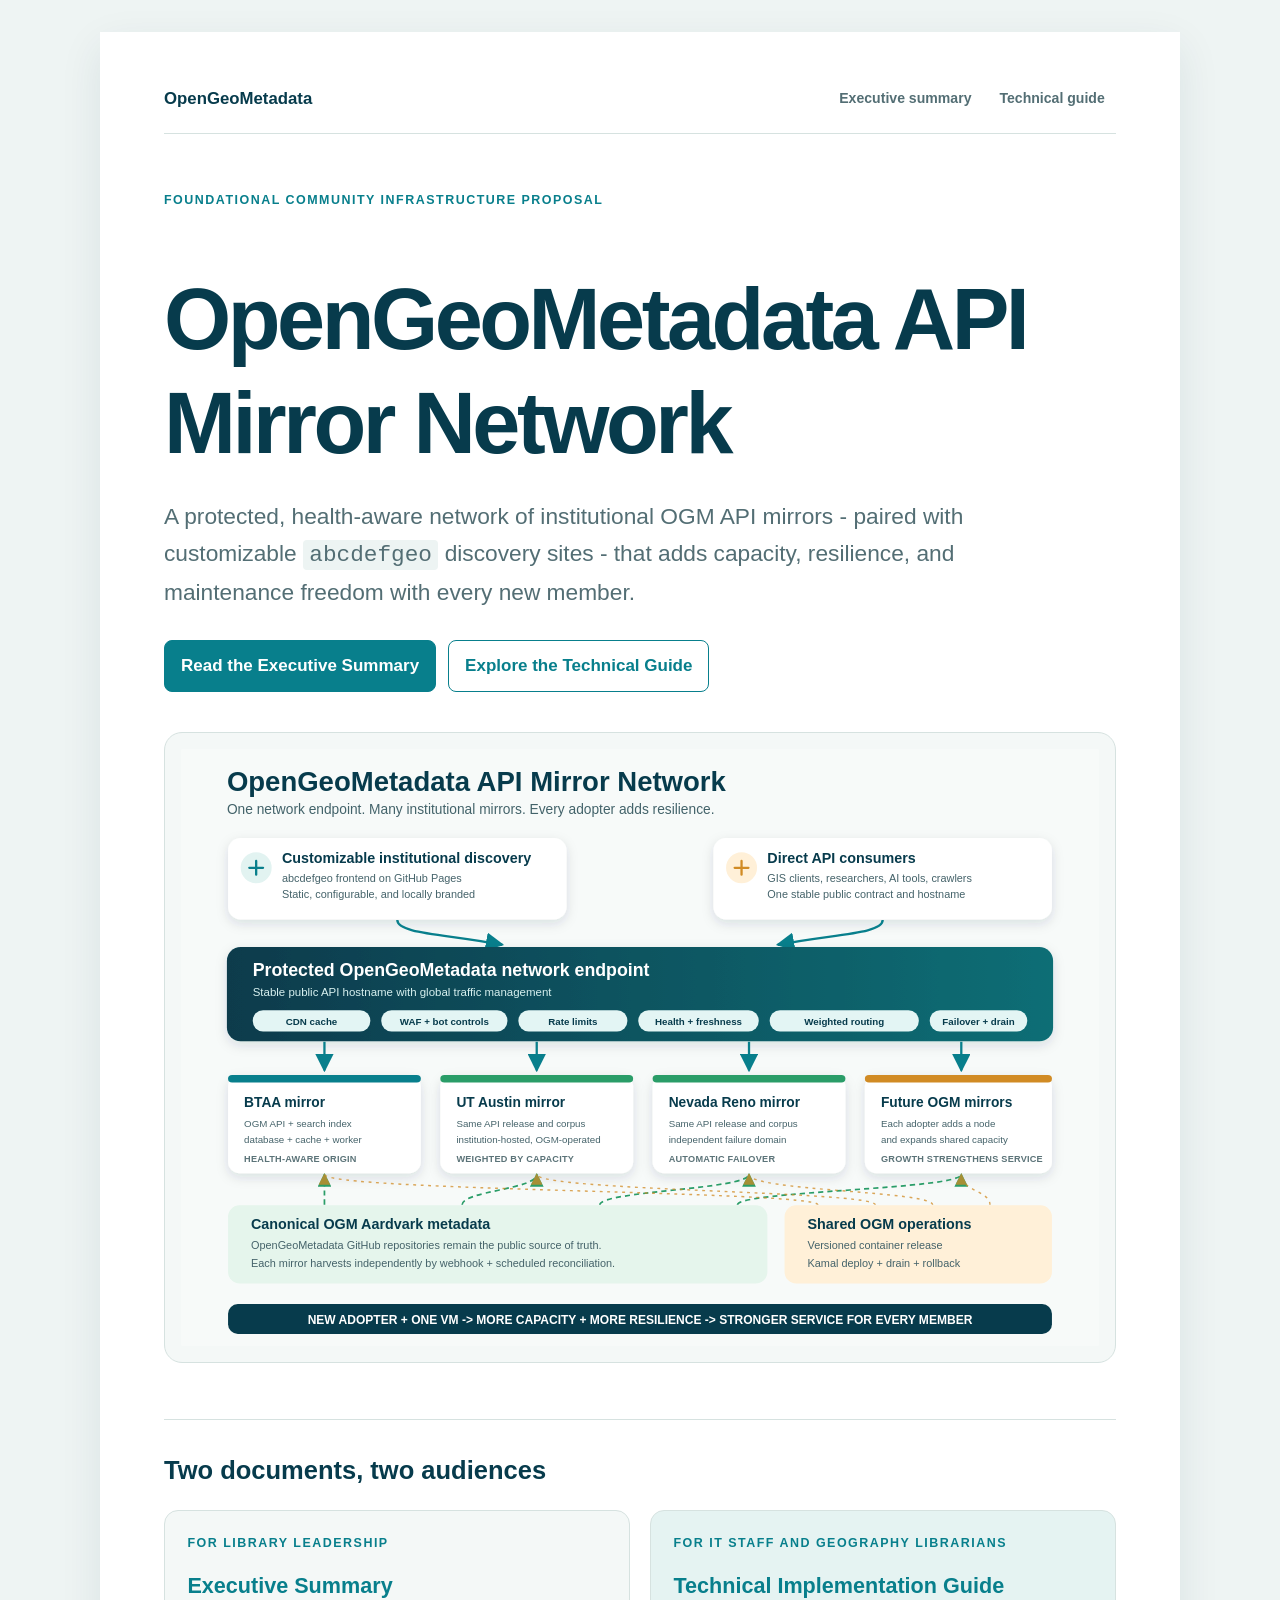
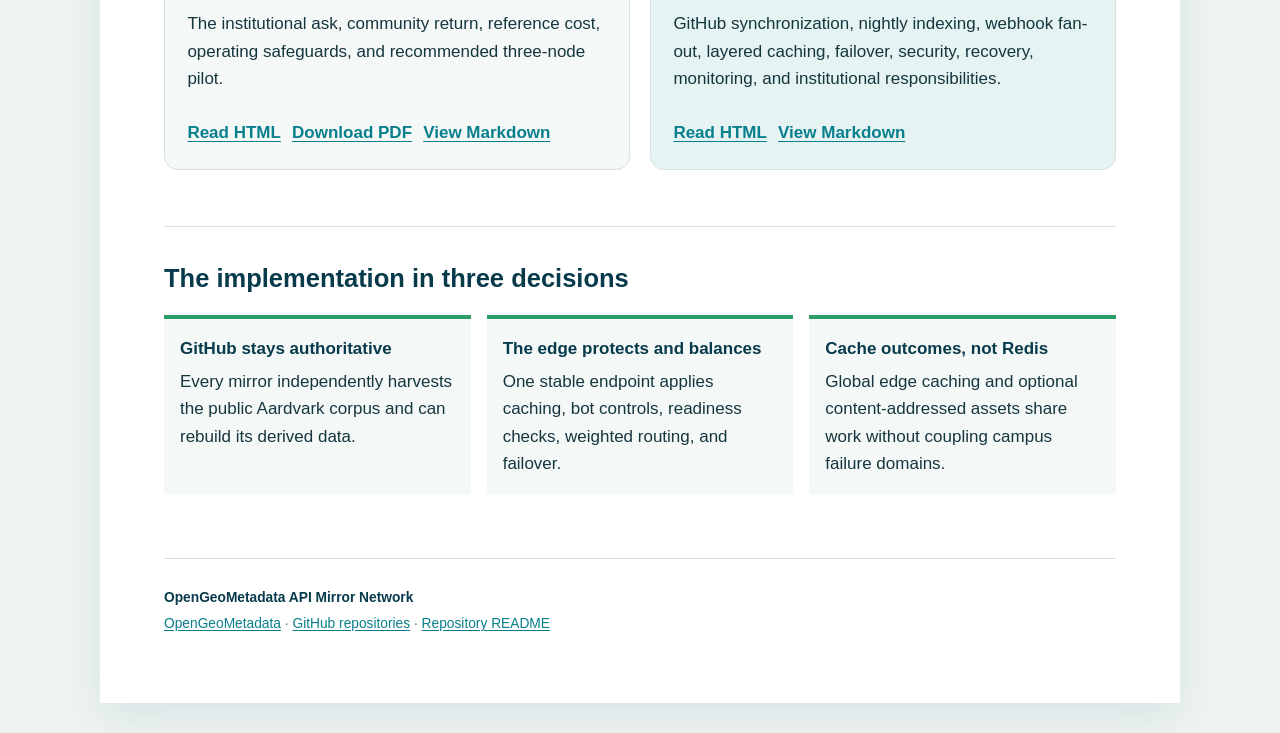
==== index.html @ a984c548 "Publish OGM mirror network proposal" ====
<!doctype html>
<html lang="en">
<head>
  <meta charset="utf-8">
  <meta name="viewport" content="width=device-width, initial-scale=1">
  <meta name="description" content="Proposal and implementation guide for a health-aware network of institutional OpenGeoMetadata API mirrors.">
  <meta property="og:title" content="OpenGeoMetadata API Mirror Network">
  <meta property="og:description" content="Shared geospatial discovery infrastructure that becomes stronger with every new member.">
  <title>OpenGeoMetadata API Mirror Network</title>
  <link rel="icon" href="assets/favicon.svg" type="image/svg+xml">
  <link rel="stylesheet" href="assets/technical-implementation.css">
</head>
<body class="home-page">
  <a class="skip-link" href="#main-content">Skip to content</a>
  <header class="site-nav" aria-label="Site header">
    <a class="site-brand" href="index.html" aria-current="page">OpenGeoMetadata</a>
    <nav aria-label="Primary navigation">
      <a href="output/html/opengeometadata-mirror-network-executive-summary.html">Executive summary</a>
      <a href="output/html/opengeometadata-api-mirror-network-technical-implementation.html">Technical guide</a>
    </nav>
  </header>

  <main id="main-content">
    <p class="eyebrow">Foundational community infrastructure proposal</p>
    <h1>OpenGeoMetadata API Mirror Network</h1>
    <p class="lede">A protected, health-aware network of institutional OGM API mirrors - paired with customizable <code>abcdefgeo</code> discovery sites - that adds capacity, resilience, and maintenance freedom with every new member.</p>

    <div class="hero-actions">
      <a class="button primary" href="output/html/opengeometadata-mirror-network-executive-summary.html">Read the Executive Summary</a>
      <a class="button" href="output/html/opengeometadata-api-mirror-network-technical-implementation.html">Explore the Technical Guide</a>
    </div>

    <img class="hero-architecture" src="proposal/opengeometadata-mirror-network-architecture.svg" alt="Diagram of a protected global endpoint routing users to multiple institutional OGM API mirrors, with metadata synchronized from GitHub">

    <section aria-labelledby="documents-heading">
      <h2 id="documents-heading">Two documents, two audiences</h2>
      <div class="card-grid">
        <article class="document-card">
          <p class="eyebrow">For library leadership</p>
          <h3>Executive Summary</h3>
          <p>The institutional ask, community return, reference cost, operating safeguards, and recommended three-node pilot.</p>
          <div class="card-actions">
            <a href="output/html/opengeometadata-mirror-network-executive-summary.html">Read HTML</a>
            <a href="output/pdf/opengeometadata-mirror-network-executive-brief.pdf">Download PDF</a>
            <a href="proposal/opengeometadata-mirror-network-executive-summary.md">View Markdown</a>
          </div>
        </article>
        <article class="document-card">
          <p class="eyebrow">For IT staff and geography librarians</p>
          <h3>Technical Implementation Guide</h3>
          <p>GitHub synchronization, nightly indexing, webhook fan-out, layered caching, failover, security, recovery, monitoring, and institutional responsibilities.</p>
          <div class="card-actions">
            <a href="output/html/opengeometadata-api-mirror-network-technical-implementation.html">Read HTML</a>
            <a href="proposal/opengeometadata-api-mirror-network-technical-implementation.md">View Markdown</a>
          </div>
        </article>
      </div>
    </section>

    <section aria-labelledby="principles-heading">
      <h2 id="principles-heading">The implementation in three decisions</h2>
      <ul class="principles">
        <li><strong>GitHub stays authoritative</strong>Every mirror independently harvests the public Aardvark corpus and can rebuild its derived data.</li>
        <li><strong>The edge protects and balances</strong>One stable endpoint applies caching, bot controls, readiness checks, weighted routing, and failover.</li>
        <li><strong>Cache outcomes, not Redis</strong>Global edge caching and optional content-addressed assets share work without coupling campus failure domains.</li>
      </ul>
    </section>
  </main>

  <footer class="site-footer">
    <p><strong>OpenGeoMetadata API Mirror Network</strong></p>
    <p><a href="https://opengeometadata.org/">OpenGeoMetadata</a> · <a href="https://github.com/OpenGeoMetadata">GitHub repositories</a> · <a href="README.md">Repository README</a></p>
  </footer>
</body>
</html>
---- assets/technical-implementation.css ----
:root {
  --ogm-navy: #073b4c;
  --ogm-teal: #087f8c;
  --ogm-green: #2a9d68;
  --ogm-gold: #d18b24;
  --ogm-ink: #16363e;
  --ogm-muted: #536e74;
  --ogm-pale: #f4f8f7;
  --ogm-border: #d6e2e0;
}

* { box-sizing: border-box; }
html { background: #eef4f3; scroll-behavior: smooth; }
body {
  max-width: 1080px;
  margin: 2rem auto;
  padding: clamp(1.5rem, 5vw, 4rem);
  background: white;
  color: var(--ogm-ink);
  font: 17px/1.62 -apple-system, BlinkMacSystemFont, "Segoe UI", sans-serif;
  box-shadow: 0 14px 40px rgba(7, 59, 76, 0.09);
}
.skip-link {
  position: absolute;
  left: -9999px;
  top: 0;
  z-index: 10;
  padding: 0.75rem 1rem;
  color: white;
  background: var(--ogm-navy);
}
.skip-link:focus { left: 1rem; top: 1rem; }
.site-nav {
  display: flex;
  align-items: center;
  justify-content: space-between;
  gap: 1rem;
  margin: -1rem 0 3.5rem;
  padding-bottom: 1rem;
  border-bottom: 1px solid var(--ogm-border);
}
.site-brand {
  color: var(--ogm-navy);
  font-size: 1.05rem;
  font-weight: 800;
  text-decoration: none;
}
.site-nav nav { display: flex; flex-wrap: wrap; gap: 0.35rem; }
.site-nav nav a {
  padding: 0.45rem 0.7rem;
  border-radius: 999px;
  color: var(--ogm-muted);
  font-size: 0.88rem;
  font-weight: 700;
  text-decoration: none;
}
.site-nav nav a:hover,
.site-nav nav a:focus-visible,
.site-nav nav a.active { color: var(--ogm-navy); background: #e5f3f2; }
h1, h2, h3 { color: var(--ogm-navy); line-height: 1.2; }
h1 { font-size: clamp(2.2rem, 6vw, 3.8rem); margin-bottom: 0.15em; }
h2 { border-top: 1px solid var(--ogm-border); padding-top: 1.4em; margin-top: 2.4em; }
h3 { color: var(--ogm-teal); margin-top: 1.8em; }
a { color: var(--ogm-teal); text-underline-offset: 0.15em; }
img { display: block; max-width: 100%; height: auto; margin: 1.75rem auto; }
blockquote {
  margin: 1.5rem 0;
  padding: 0.8rem 1.2rem;
  border-left: 5px solid var(--ogm-green);
  background: var(--ogm-pale);
}
table { width: 100%; border-collapse: collapse; margin: 1.3rem 0 2rem; font-size: 0.91rem; }
th { background: var(--ogm-navy); color: white; text-align: left; }
th, td { padding: 0.7rem 0.75rem; border: 1px solid var(--ogm-border); vertical-align: top; }
tbody tr:nth-child(even) { background: var(--ogm-pale); }
code { background: #edf4f3; border-radius: 4px; padding: 0.1em 0.28em; }
pre { overflow-x: auto; padding: 1rem; color: #eef8f7; background: var(--ogm-navy); border-radius: 8px; }
pre code { background: transparent; padding: 0; }
strong { color: var(--ogm-navy); }
hr { border: 0; border-top: 1px solid var(--ogm-border); }
.site-footer {
  margin-top: 4rem;
  padding-top: 1.5rem;
  border-top: 1px solid var(--ogm-border);
  color: var(--ogm-muted);
  font-size: 0.86rem;
}
.site-footer p { margin: 0.25rem 0; }

.home-page { overflow-x: hidden; }
.home-page h1 { max-width: 900px; font-size: clamp(2.7rem, 7vw, 5.4rem); letter-spacing: -0.04em; }
.home-page h2 { margin-top: 3.5rem; }
.eyebrow {
  margin: 0 0 0.8rem;
  color: var(--ogm-teal);
  font-size: 0.78rem;
  font-weight: 800;
  letter-spacing: 0.12em;
  text-transform: uppercase;
}
.lede { max-width: 820px; color: var(--ogm-muted); font-size: clamp(1.12rem, 2.4vw, 1.42rem); }
.hero-actions { display: flex; flex-wrap: wrap; gap: 0.75rem; margin: 1.8rem 0 2.5rem; }
.button {
  display: inline-block;
  padding: 0.72rem 1rem;
  border: 1px solid var(--ogm-teal);
  border-radius: 8px;
  color: var(--ogm-teal);
  font-weight: 750;
  text-decoration: none;
}
.button.primary { color: white; background: var(--ogm-teal); }
.button:hover, .button:focus-visible { transform: translateY(-1px); box-shadow: 0 6px 16px rgba(7, 59, 76, 0.12); }
.hero-architecture {
  width: 100%;
  margin: 2rem 0;
  padding: 1rem;
  border: 1px solid var(--ogm-border);
  border-radius: 18px;
  background: var(--ogm-pale);
}
.card-grid {
  display: grid;
  grid-template-columns: repeat(2, minmax(0, 1fr));
  gap: 1.25rem;
  margin: 1.5rem 0;
}
.document-card {
  display: flex;
  flex-direction: column;
  min-height: 260px;
  padding: 1.4rem;
  border: 1px solid var(--ogm-border);
  border-radius: 14px;
  background: var(--ogm-pale);
}
.document-card:nth-child(2) { background: #e5f3f2; }
.document-card h3 { margin: 0.4rem 0 0.7rem; font-size: 1.35rem; }
.document-card p { margin-top: 0; }
.document-card .card-actions { display: flex; flex-wrap: wrap; gap: 0.7rem; margin-top: auto; }
.document-card .card-actions a { font-weight: 750; }
.principles {
  display: grid;
  grid-template-columns: repeat(3, minmax(0, 1fr));
  gap: 1rem;
  padding: 0;
  list-style: none;
}
.principles li { padding: 1rem; border-top: 4px solid var(--ogm-green); background: var(--ogm-pale); }
.principles strong { display: block; margin-bottom: 0.35rem; }

@media (max-width: 720px) {
  html { background: white; }
  body { margin: 0; padding: 1.2rem; box-shadow: none; font-size: 16px; }
  table { display: block; overflow-x: auto; }
  .site-nav { align-items: flex-start; flex-direction: column; margin-top: 0; }
  .card-grid, .principles { grid-template-columns: 1fr; }
}

@media print {
  @page { margin: 0.65in; }
  html { background: white; }
  body { max-width: none; margin: 0; padding: 0; box-shadow: none; font-size: 9.5pt; line-height: 1.35; }
  h1 { font-size: 26pt; }
  h2 { break-before: auto; break-after: avoid; margin-top: 1.5em; }
  h3, table, img, pre { break-inside: avoid; }
  a { color: inherit; text-decoration: none; }
  .site-nav, .skip-link, .hero-actions, .site-footer { display: none; }
}
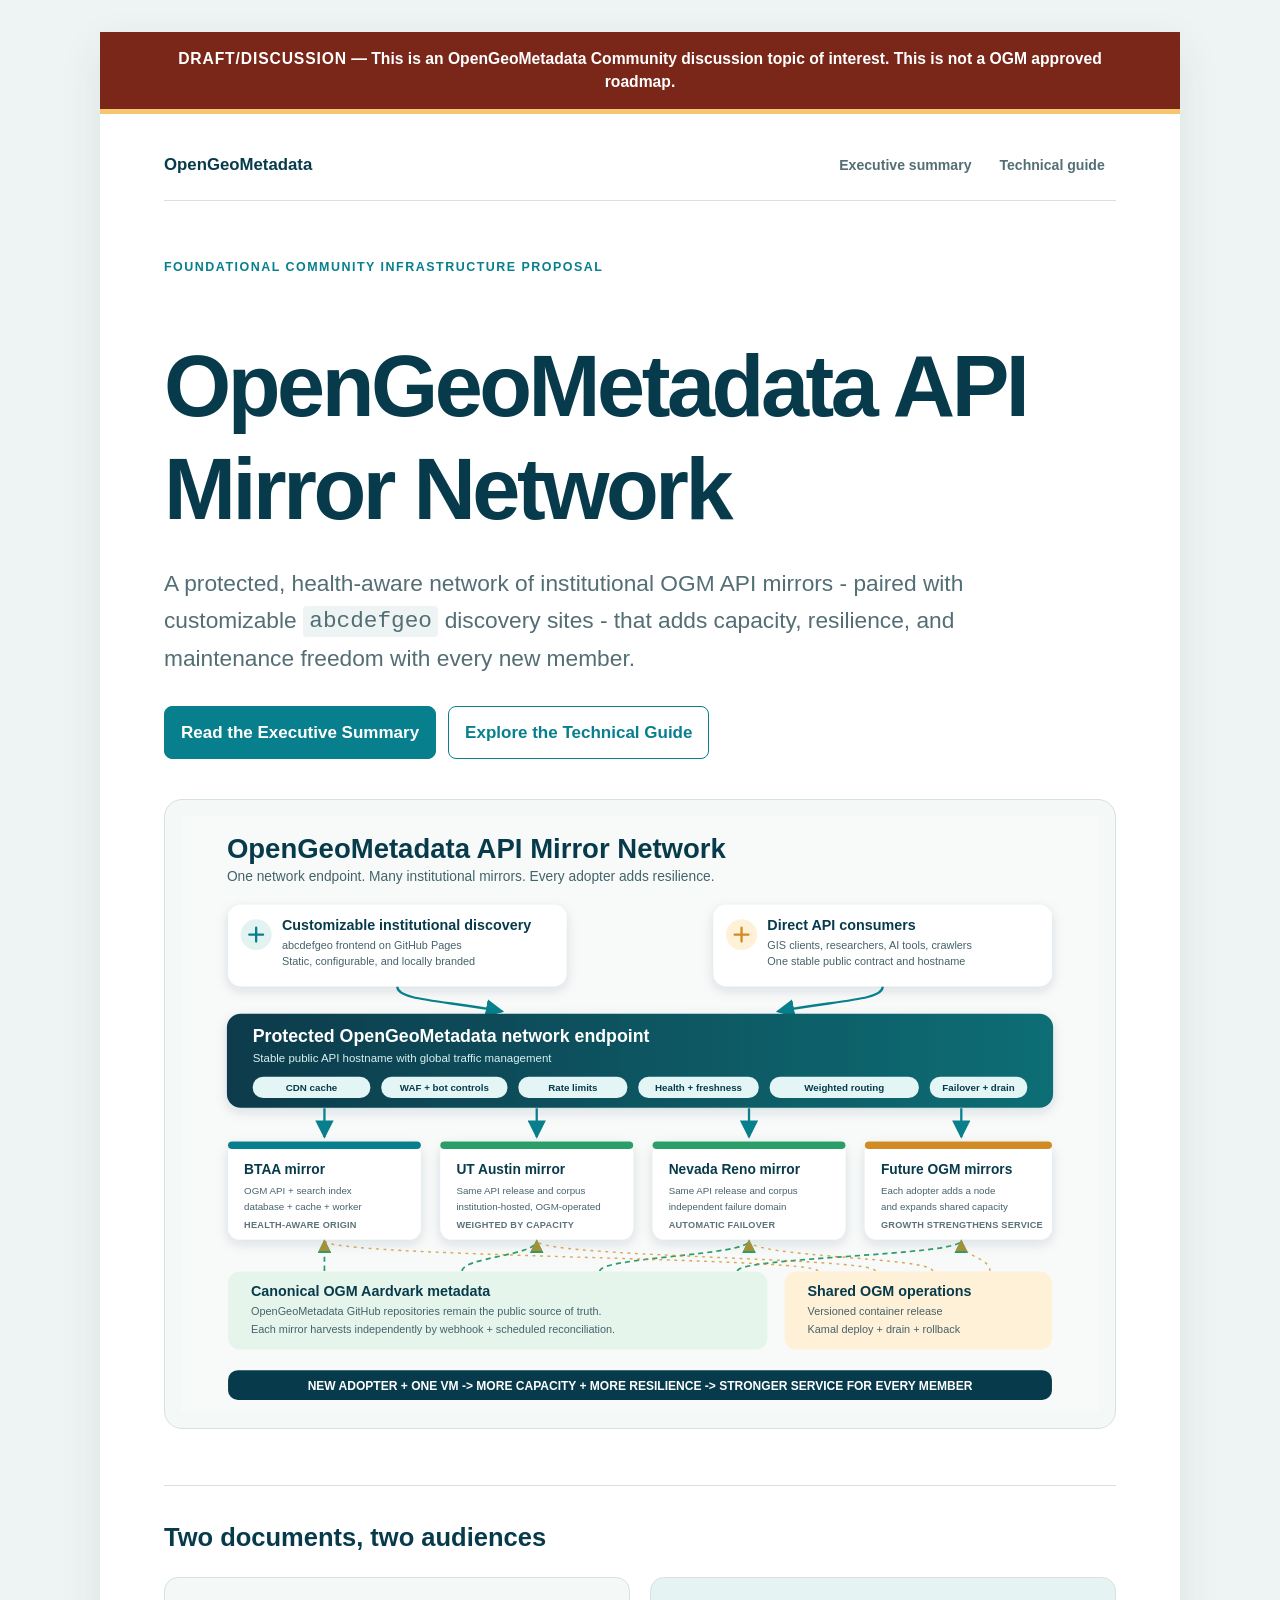
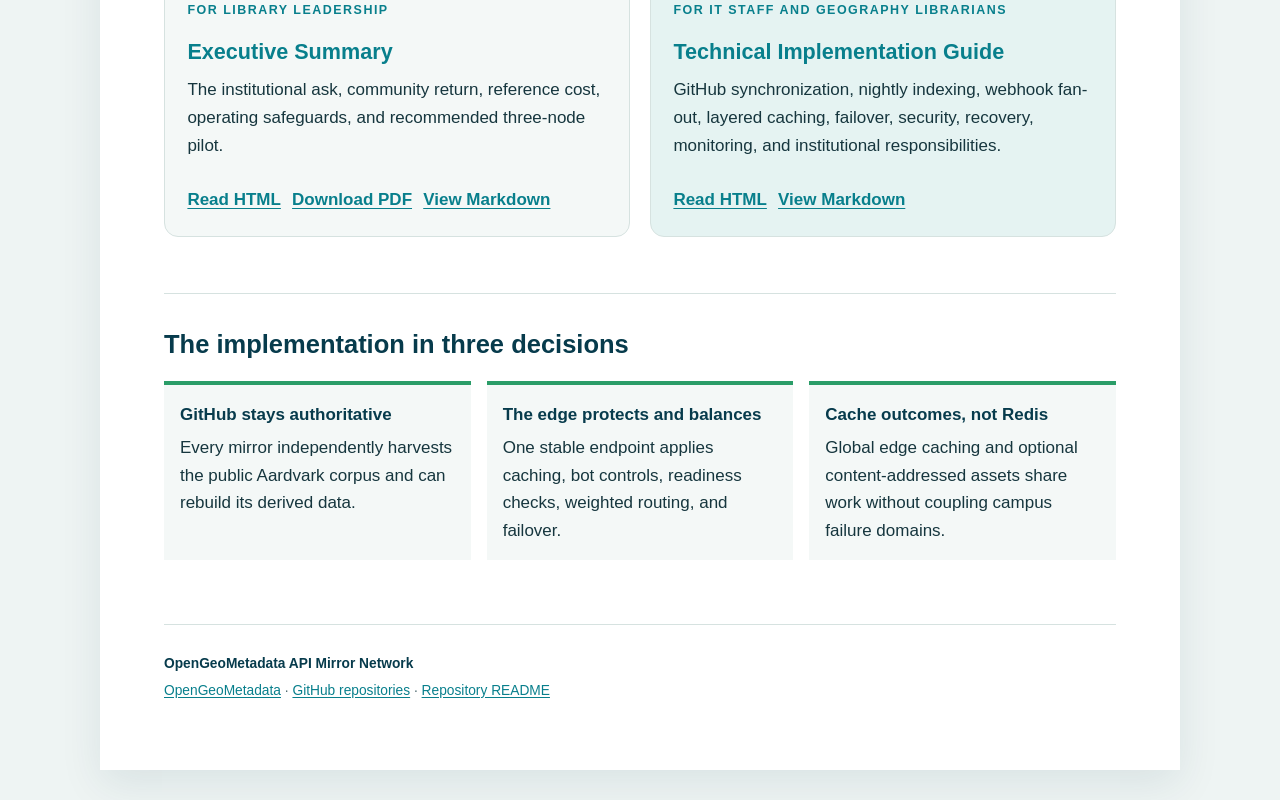
==== commit efc55b71: "Add public draft discussion banner" ====
--- a/index.html
+++ b/index.html
@@ -12,6 +12,9 @@
 </head>
 <body class="home-page">
   <a class="skip-link" href="#main-content">Skip to content</a>
+  <div class="draft-banner" role="note" aria-label="Draft status">
+    <strong>DRAFT/DISCUSSION</strong> — This is an OpenGeoMetadata Community discussion topic of interest. This is not a OGM approved roadmap.
+  </div>
   <header class="site-nav" aria-label="Site header">
     <a class="site-brand" href="index.html" aria-current="page">OpenGeoMetadata</a>
     <nav aria-label="Primary navigation">
--- a/assets/technical-implementation.css
+++ b/assets/technical-implementation.css
@@ -7,6 +7,7 @@
   --ogm-muted: #536e74;
   --ogm-pale: #f4f8f7;
   --ogm-border: #d6e2e0;
+  --page-pad: clamp(1.5rem, 5vw, 4rem);
 }
 
 * { box-sizing: border-box; }
@@ -14,7 +15,7 @@
 body {
   max-width: 1080px;
   margin: 2rem auto;
-  padding: clamp(1.5rem, 5vw, 4rem);
+  padding: var(--page-pad);
   background: white;
   color: var(--ogm-ink);
   font: 17px/1.62 -apple-system, BlinkMacSystemFont, "Segoe UI", sans-serif;
@@ -30,12 +31,24 @@
   background: var(--ogm-navy);
 }
 .skip-link:focus { left: 1rem; top: 1rem; }
+.draft-banner {
+  margin: calc(-1 * var(--page-pad)) calc(-1 * var(--page-pad)) 2rem;
+  padding: 1rem var(--page-pad);
+  border-bottom: 5px solid #f6c56f;
+  color: white;
+  background: #7a271a;
+  font-size: 0.98rem;
+  font-weight: 650;
+  line-height: 1.45;
+  text-align: center;
+}
+.draft-banner strong { color: white; letter-spacing: 0.055em; }
 .site-nav {
   display: flex;
   align-items: center;
   justify-content: space-between;
   gap: 1rem;
-  margin: -1rem 0 3.5rem;
+  margin: 0 0 3.5rem;
   padding-bottom: 1rem;
   border-bottom: 1px solid var(--ogm-border);
 }
@@ -152,6 +165,7 @@
 @media (max-width: 720px) {
   html { background: white; }
   body { margin: 0; padding: 1.2rem; box-shadow: none; font-size: 16px; }
+  .draft-banner { margin: -1.2rem -1.2rem 1.5rem; padding: 0.9rem 1.2rem; text-align: left; }
   table { display: block; overflow-x: auto; }
   .site-nav { align-items: flex-start; flex-direction: column; margin-top: 0; }
   .card-grid, .principles { grid-template-columns: 1fr; }
@@ -166,4 +180,6 @@
   h3, table, img, pre { break-inside: avoid; }
   a { color: inherit; text-decoration: none; }
   .site-nav, .skip-link, .hero-actions, .site-footer { display: none; }
+  .draft-banner { margin: 0 0 1rem; padding: 0.65rem; border: 2px solid #000; color: #000; background: #fff; }
+  .draft-banner strong { color: #000; }
 }
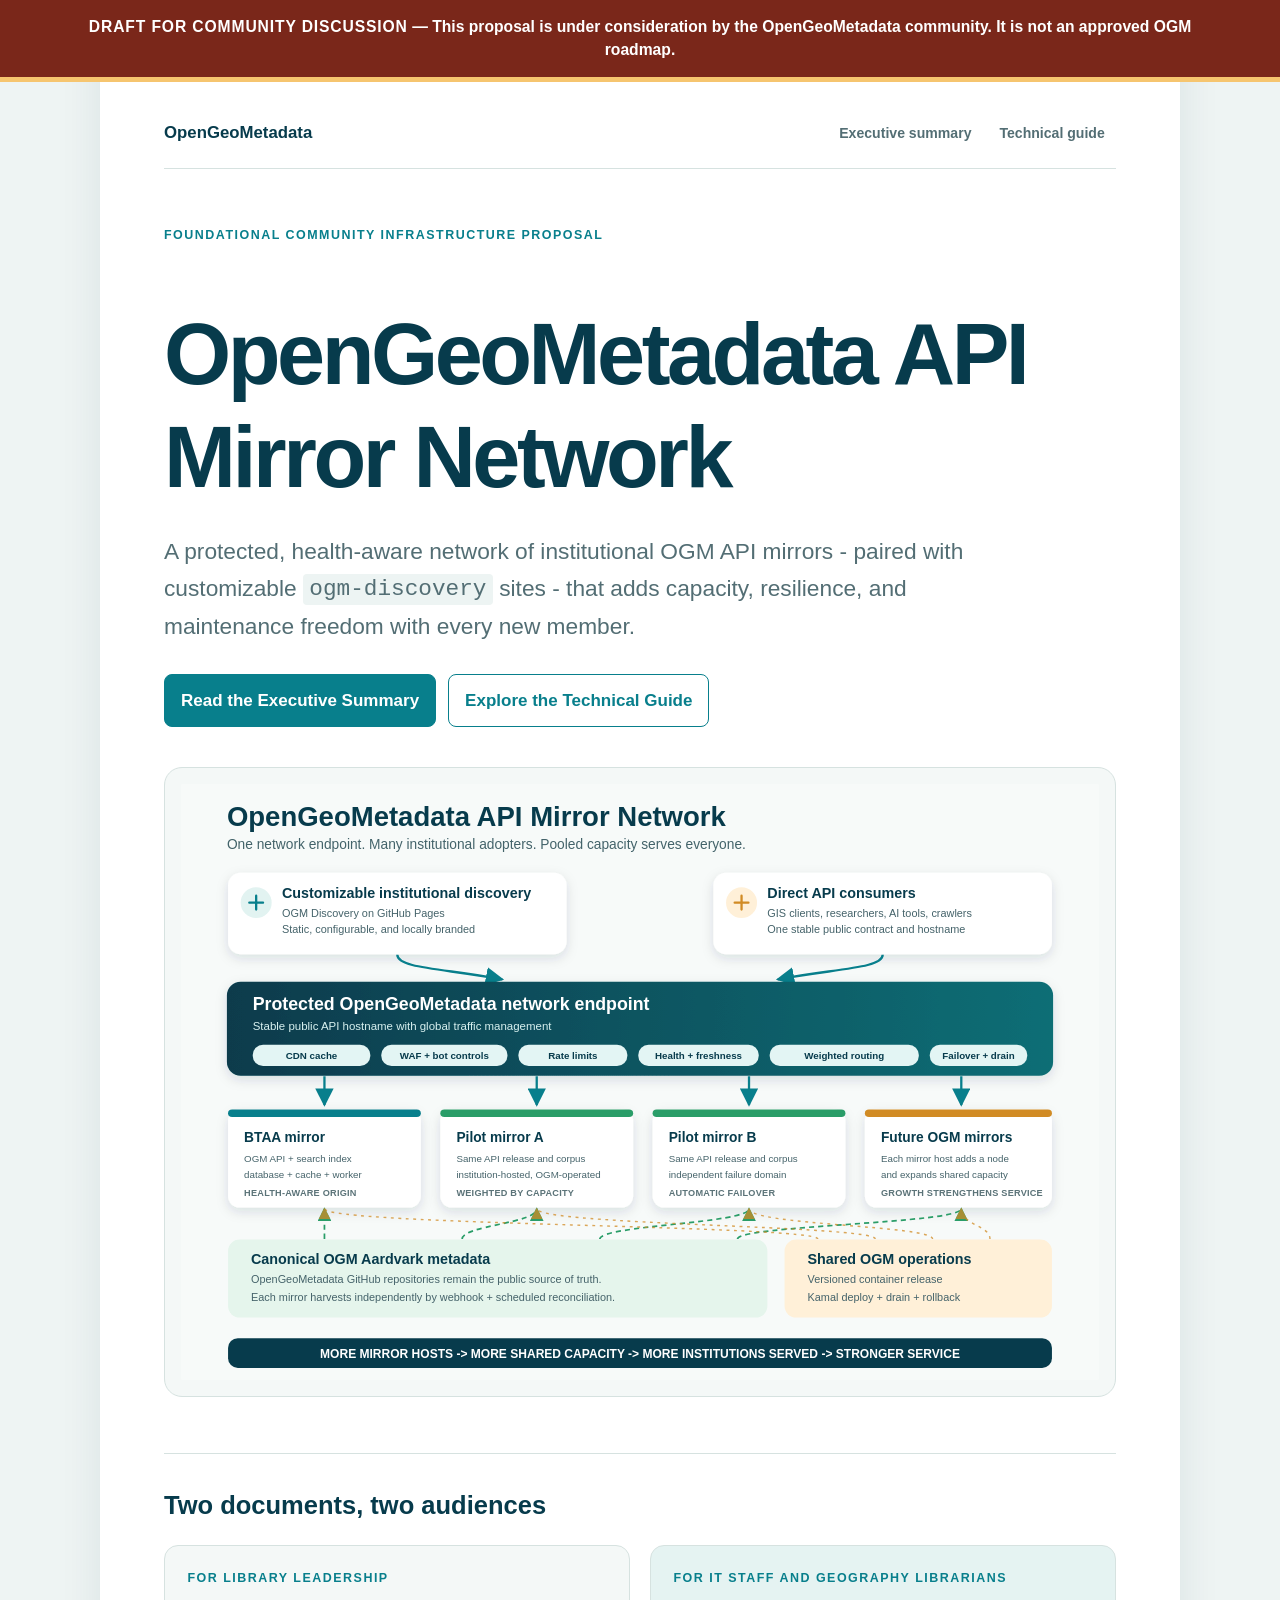
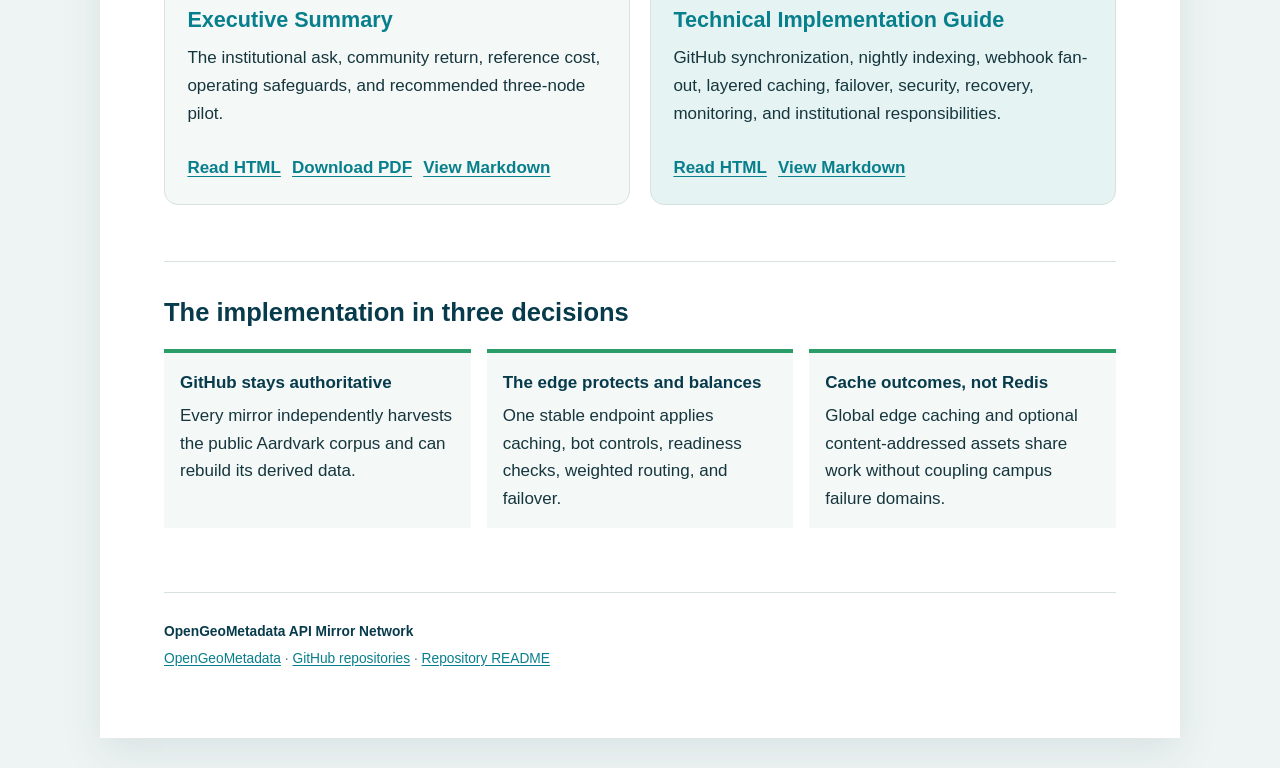
==== commit b5977683: "Strengthen draft framing and participation model" ====
--- a/index.html
+++ b/index.html
@@ -13,7 +13,7 @@
 <body class="home-page">
   <a class="skip-link" href="#main-content">Skip to content</a>
   <div class="draft-banner" role="note" aria-label="Draft status">
-    <strong>DRAFT/DISCUSSION</strong> — This is an OpenGeoMetadata Community discussion topic of interest. This is not a OGM approved roadmap.
+    <strong>DRAFT FOR COMMUNITY DISCUSSION</strong> — This proposal is under consideration by the OpenGeoMetadata community. It is not an approved OGM roadmap.
   </div>
   <header class="site-nav" aria-label="Site header">
     <a class="site-brand" href="index.html" aria-current="page">OpenGeoMetadata</a>
@@ -26,7 +26,7 @@
   <main id="main-content">
     <p class="eyebrow">Foundational community infrastructure proposal</p>
     <h1>OpenGeoMetadata API Mirror Network</h1>
-    <p class="lede">A protected, health-aware network of institutional OGM API mirrors - paired with customizable <code>abcdefgeo</code> discovery sites - that adds capacity, resilience, and maintenance freedom with every new member.</p>
+    <p class="lede">A protected, health-aware network of institutional OGM API mirrors - paired with customizable <code>ogm-discovery</code> sites - that adds capacity, resilience, and maintenance freedom with every new member.</p>
 
     <div class="hero-actions">
       <a class="button primary" href="output/html/opengeometadata-mirror-network-executive-summary.html">Read the Executive Summary</a>
--- a/assets/technical-implementation.css
+++ b/assets/technical-implementation.css
@@ -11,10 +11,10 @@
 }
 
 * { box-sizing: border-box; }
-html { background: #eef4f3; scroll-behavior: smooth; }
+html { overflow-x: clip; scroll-padding-top: 6rem; background: #eef4f3; scroll-behavior: smooth; }
 body {
   max-width: 1080px;
-  margin: 2rem auto;
+  margin: 0 auto 2rem;
   padding: var(--page-pad);
   background: white;
   color: var(--ogm-ink);
@@ -25,14 +25,18 @@
   position: absolute;
   left: -9999px;
   top: 0;
-  z-index: 10;
+  z-index: 1100;
   padding: 0.75rem 1rem;
   color: white;
   background: var(--ogm-navy);
 }
 .skip-link:focus { left: 1rem; top: 1rem; }
 .draft-banner {
-  margin: calc(-1 * var(--page-pad)) calc(-1 * var(--page-pad)) 2rem;
+  position: sticky;
+  top: 0;
+  z-index: 1000;
+  width: 100vw;
+  margin: calc(-1 * var(--page-pad)) 0 2rem calc(50% - 50vw);
   padding: 1rem var(--page-pad);
   border-bottom: 5px solid #f6c56f;
   color: white;
@@ -100,7 +104,6 @@
 }
 .site-footer p { margin: 0.25rem 0; }
 
-.home-page { overflow-x: hidden; }
 .home-page h1 { max-width: 900px; font-size: clamp(2.7rem, 7vw, 5.4rem); letter-spacing: -0.04em; }
 .home-page h2 { margin-top: 3.5rem; }
 .eyebrow {
@@ -163,9 +166,9 @@
 .principles strong { display: block; margin-bottom: 0.35rem; }
 
 @media (max-width: 720px) {
-  html { background: white; }
+  html { scroll-padding-top: 8rem; background: white; }
   body { margin: 0; padding: 1.2rem; box-shadow: none; font-size: 16px; }
-  .draft-banner { margin: -1.2rem -1.2rem 1.5rem; padding: 0.9rem 1.2rem; text-align: left; }
+  .draft-banner { margin: -1.2rem 0 1.5rem calc(50% - 50vw); padding: 0.9rem 1.2rem; text-align: left; }
   table { display: block; overflow-x: auto; }
   .site-nav { align-items: flex-start; flex-direction: column; margin-top: 0; }
   .card-grid, .principles { grid-template-columns: 1fr; }
@@ -180,6 +183,6 @@
   h3, table, img, pre { break-inside: avoid; }
   a { color: inherit; text-decoration: none; }
   .site-nav, .skip-link, .hero-actions, .site-footer { display: none; }
-  .draft-banner { margin: 0 0 1rem; padding: 0.65rem; border: 2px solid #000; color: #000; background: #fff; }
+  .draft-banner { position: static; width: auto; margin: 0 0 1rem; padding: 0.65rem; border: 2px solid #000; color: #000; background: #fff; }
   .draft-banner strong { color: #000; }
 }
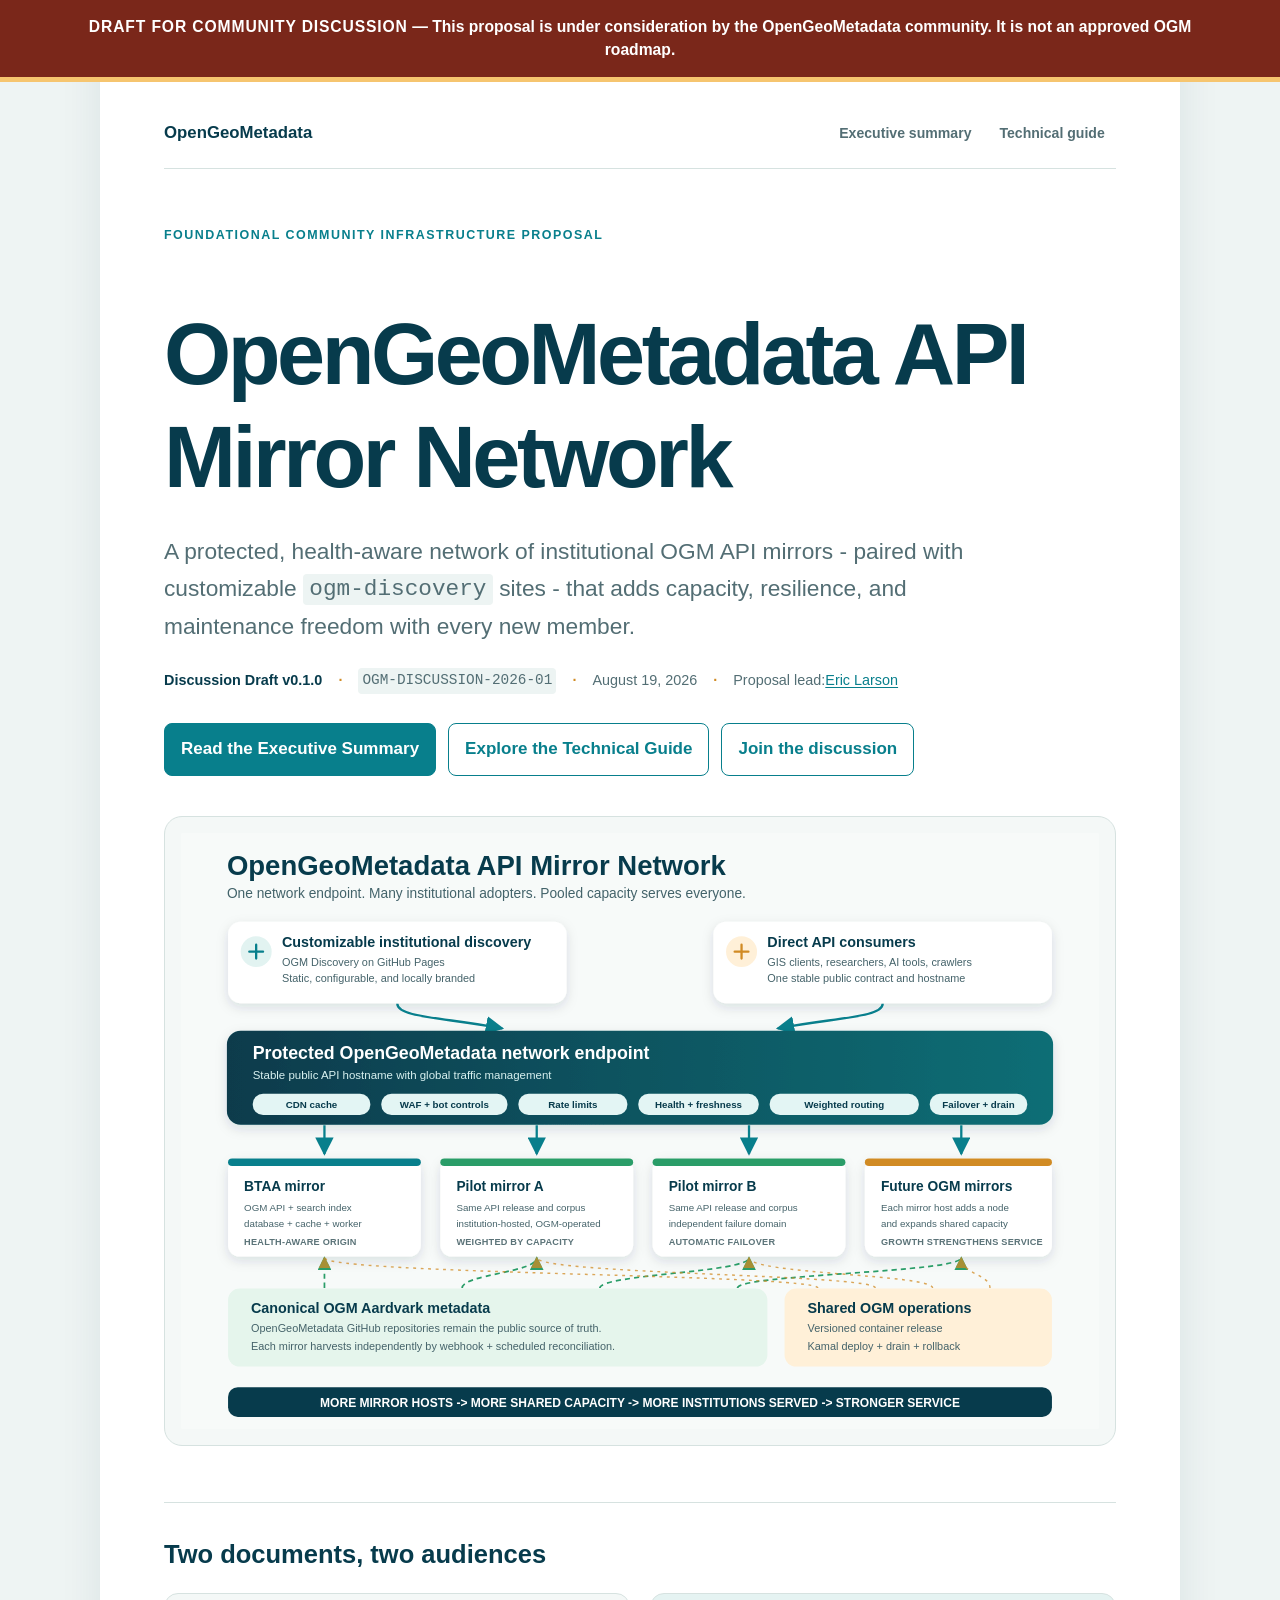
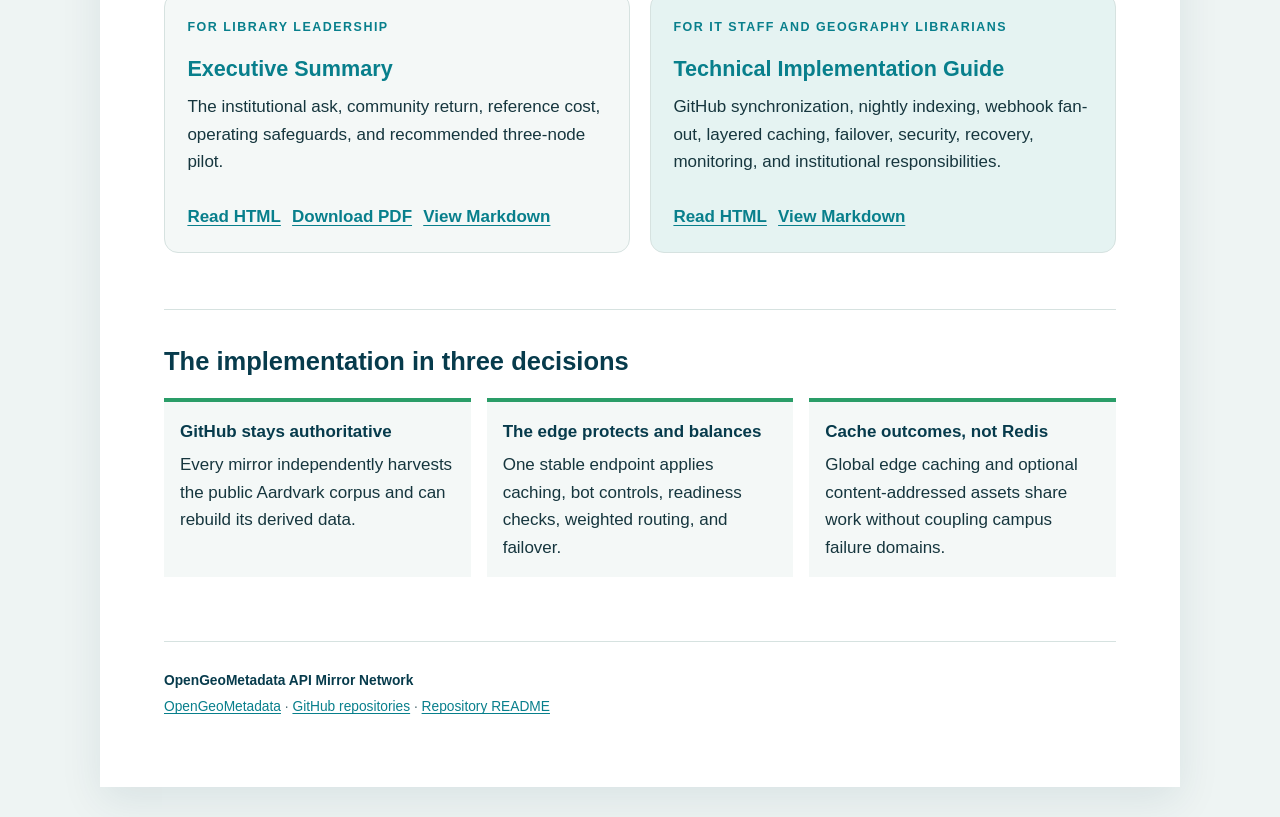
==== commit b71b38aa: "Formalize proposal governance" ====
--- a/index.html
+++ b/index.html
@@ -27,10 +27,17 @@
     <p class="eyebrow">Foundational community infrastructure proposal</p>
     <h1>OpenGeoMetadata API Mirror Network</h1>
     <p class="lede">A protected, health-aware network of institutional OGM API mirrors - paired with customizable <code>ogm-discovery</code> sites - that adds capacity, resilience, and maintenance freedom with every new member.</p>
+    <p class="publication-meta">
+      <strong>Discussion Draft v0.1.0</strong>
+      <span><code>OGM-DISCUSSION-2026-01</code></span>
+      <span>August 19, 2026</span>
+      <span>Proposal lead: <a href="mailto:ewlarson@gmail.com">Eric Larson</a></span>
+    </p>
 
     <div class="hero-actions">
       <a class="button primary" href="output/html/opengeometadata-mirror-network-executive-summary.html">Read the Executive Summary</a>
       <a class="button" href="output/html/opengeometadata-api-mirror-network-technical-implementation.html">Explore the Technical Guide</a>
+      <a class="button" href="https://github.com/OpenGeoMetadata/ogm-mirror-network/issues">Join the discussion</a>
     </div>
 
     <img class="hero-architecture" src="proposal/opengeometadata-mirror-network-architecture.svg" alt="Diagram of a protected global endpoint routing users to multiple institutional OGM API mirrors, with metadata synchronized from GitHub">
--- a/assets/technical-implementation.css
+++ b/assets/technical-implementation.css
@@ -115,6 +115,22 @@
   text-transform: uppercase;
 }
 .lede { max-width: 820px; color: var(--ogm-muted); font-size: clamp(1.12rem, 2.4vw, 1.42rem); }
+.publication-meta {
+  display: flex;
+  flex-wrap: wrap;
+  gap: 0.45rem 1rem;
+  max-width: 900px;
+  margin: 1.15rem 0 0;
+  color: var(--ogm-muted);
+  font-size: 0.9rem;
+}
+.publication-meta > * { display: inline-flex; align-items: center; }
+.publication-meta > *:not(:last-child)::after {
+  content: "\00b7";
+  margin-left: 1rem;
+  color: var(--ogm-gold);
+  font-weight: 800;
+}
 .hero-actions { display: flex; flex-wrap: wrap; gap: 0.75rem; margin: 1.8rem 0 2.5rem; }
 .button {
   display: inline-block;
@@ -171,6 +187,9 @@
   .draft-banner { margin: -1.2rem 0 1.5rem calc(50% - 50vw); padding: 0.9rem 1.2rem; text-align: left; }
   table { display: block; overflow-x: auto; }
   .site-nav { align-items: flex-start; flex-direction: column; margin-top: 0; }
+  .publication-meta { display: block; }
+  .publication-meta > * { display: block; margin: 0.2rem 0; }
+  .publication-meta > *:not(:last-child)::after { content: none; }
   .card-grid, .principles { grid-template-columns: 1fr; }
 }
 
